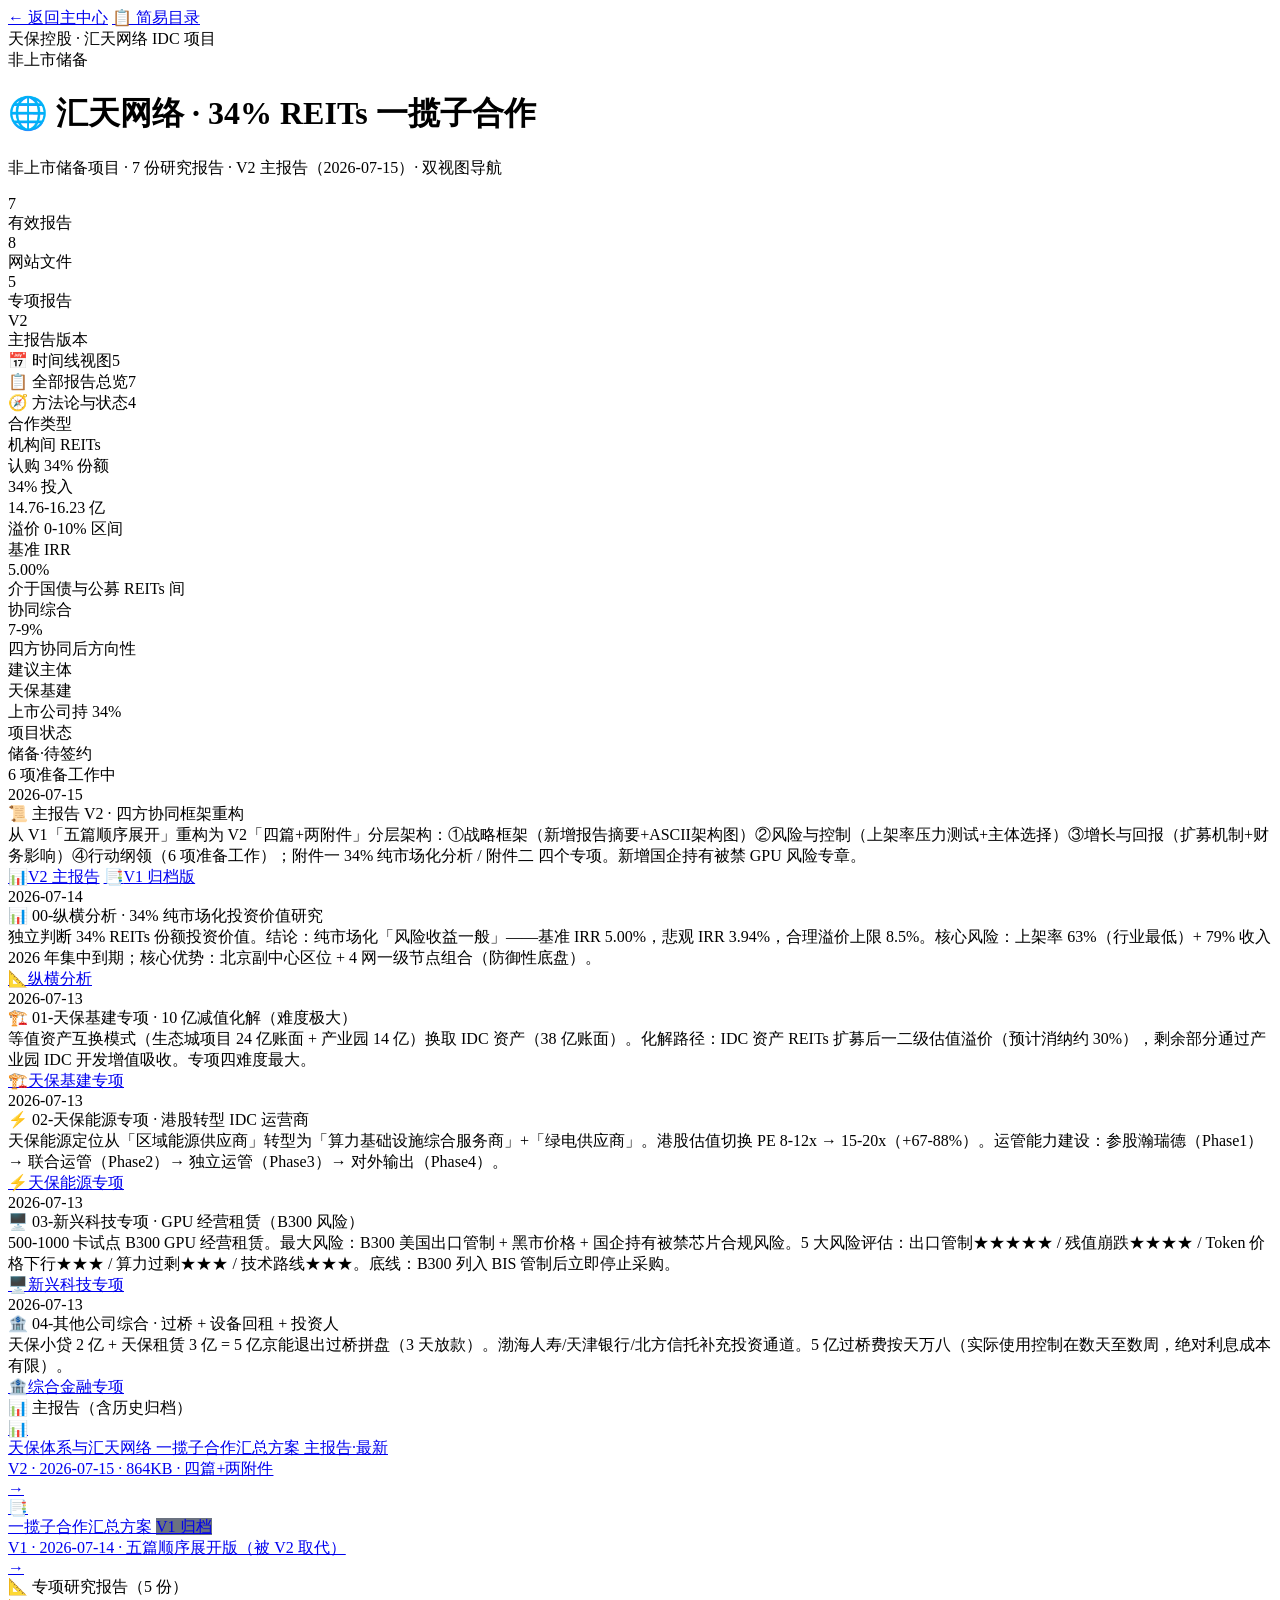
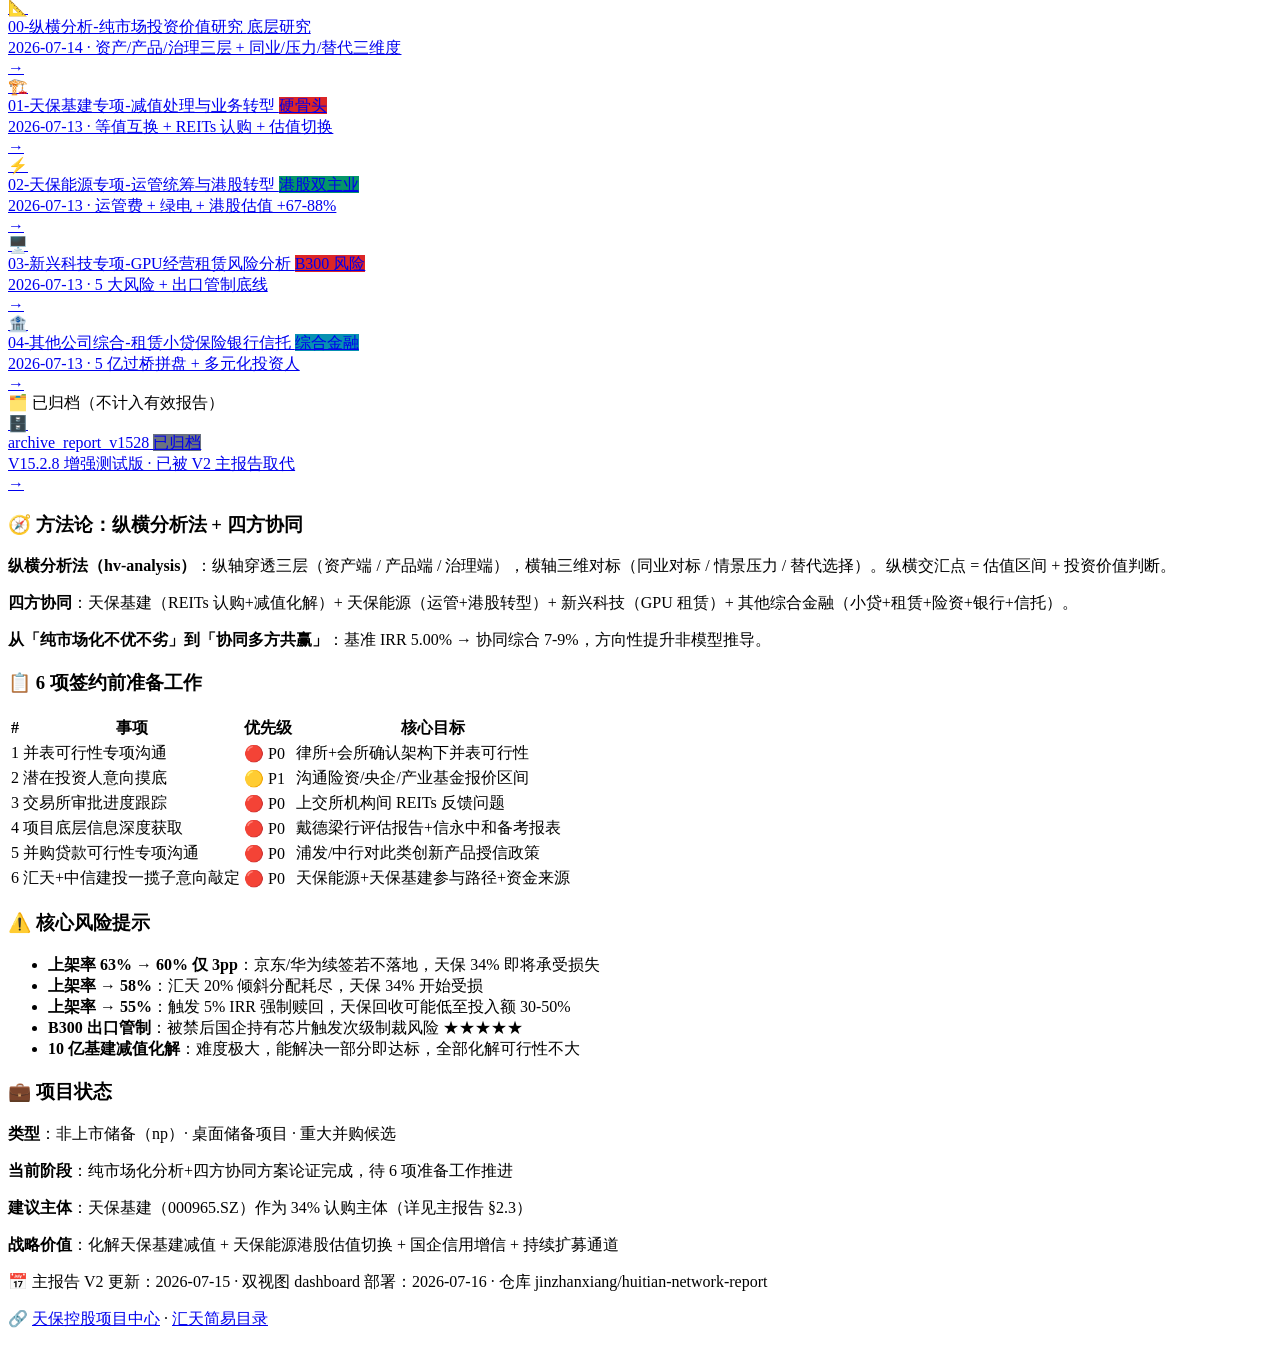
==== dashboard.html @ b38c58df "部署汇天 dashboard 双视图（时间线+报告总览+方法论）" ====
<!DOCTYPE html>
<html lang="zh-CN">
<head>
<meta charset="UTF-8">
<meta name="viewport" content="width=device-width, initial-scale=1.0">
<title>汇天网络科技 · 项目报告中心</title>
<link rel="stylesheet" href="https://jinzhanxiang.github.io/tianbao-projects/assets/report.css">
</head>
<body>

<div class="back-nav">
  <div class="nav-left">
    <a href="https://jinzhanxiang.github.io/tianbao-projects/">← 返回主中心</a>
    <a href="index.html">📋 简易目录</a>
  </div>
  <span class="project-title">天保控股 · 汇天网络 IDC 项目</span>
  <div class="nav-right">
    <span class="project-status np">非上市储备</span>
  </div>
</div>

<div class="hero">
  <h1>🌐 汇天网络 · 34% REITs 一揽子合作</h1>
  <p>非上市储备项目 · 7 份研究报告 · V2 主报告（2026-07-15）· 双视图导航</p>
  <div class="hero-stats">
    <div class="hero-stat success"><div class="num">7</div><div class="lbl">有效报告</div></div>
    <div class="hero-stat"><div class="num">8</div><div class="lbl">网站文件</div></div>
    <div class="hero-stat"><div class="num">5</div><div class="lbl">专项报告</div></div>
    <div class="hero-stat warn"><div class="num">V2</div><div class="lbl">主报告版本</div></div>
  </div>
</div>

<div class="tabs">
  <div class="tab active" data-tab="timeline">📅 时间线视图<span class="tab-count">5</span></div>
  <div class="tab" data-tab="reports">📋 全部报告总览<span class="tab-count">7</span></div>
  <div class="tab" data-tab="methodology">🧭 方法论与状态<span class="tab-count">4</span></div>
</div>

<div class="container">

  <!-- KPI 条 -->
  <div class="kpi-strip">
    <div class="kpi"><div class="kpi-lbl">合作类型</div><div class="kpi-val">机构间 REITs</div><div class="kpi-sub">认购 34% 份额</div></div>
    <div class="kpi"><div class="kpi-lbl">34% 投入</div><div class="kpi-val warn">14.76-16.23 亿</div><div class="kpi-sub">溢价 0-10% 区间</div></div>
    <div class="kpi"><div class="kpi-lbl">基准 IRR</div><div class="kpi-val warn">5.00%</div><div class="kpi-sub">介于国债与公募 REITs 间</div></div>
    <div class="kpi"><div class="kpi-lbl">协同综合</div><div class="kpi-val success">7-9%</div><div class="kpi-sub">四方协同后方向性</div></div>
    <div class="kpi"><div class="kpi-lbl">建议主体</div><div class="kpi-val">天保基建</div><div class="kpi-sub">上市公司持 34%</div></div>
    <div class="kpi"><div class="kpi-lbl">项目状态</div><div class="kpi-val warn">储备·待签约</div><div class="kpi-sub">6 项准备工作中</div></div>
  </div>

  <!-- 时间线视图 -->
  <div class="tab-panel active" id="panel-timeline">
    <div class="timeline">

      <div class="tl-item tl-main">
        <div class="tl-dot"></div>
        <div class="tl-date">2026-07-15</div>
        <div class="tl-title">📜 主报告 V2 · 四方协同框架重构</div>
        <div class="tl-desc">从 V1「五篇顺序展开」重构为 V2「四篇+两附件」分层架构：①战略框架（新增报告摘要+ASCII架构图）②风险与控制（上架率压力测试+主体选择）③增长与回报（扩募机制+财务影响）④行动纲领（6 项准备工作）；附件一 34% 纯市场化分析 / 附件二 四个专项。新增国企持有被禁 GPU 风险专章。</div>
        <div class="tl-links">
          <a href="huitian_cooperation.html" class="tl-link" target="_blank"><span>📊</span>V2 主报告</a>
          <a href="huitian_cooperation_v1.html" class="tl-link" target="_blank"><span>📑</span>V1 归档版</a>
        </div>
      </div>

      <div class="tl-item tl-thirdparty">
        <div class="tl-dot"></div>
        <div class="tl-date">2026-07-14</div>
        <div class="tl-title">📊 00-纵横分析 · 34% 纯市场化投资价值研究</div>
        <div class="tl-desc">独立判断 34% REITs 份额投资价值。结论：纯市场化「风险收益一般」——基准 IRR 5.00%，悲观 IRR 3.94%，合理溢价上限 8.5%。核心风险：上架率 63%（行业最低）+ 79% 收入 2026 年集中到期；核心优势：北京副中心区位 + 4 网一级节点组合（防御性底盘）。</div>
        <div class="tl-links">
          <a href="report_00.html" class="tl-link" target="_blank"><span>📐</span>纵横分析</a>
        </div>
      </div>

      <div class="tl-item tl-thirdparty">
        <div class="tl-dot"></div>
        <div class="tl-date">2026-07-13</div>
        <div class="tl-title">🏗️ 01-天保基建专项 · 10 亿减值化解（难度极大）</div>
        <div class="tl-desc">等值资产互换模式（生态城项目 24 亿账面 + 产业园 14 亿）换取 IDC 资产（38 亿账面）。化解路径：IDC 资产 REITs 扩募后一二级估值溢价（预计消纳约 30%），剩余部分通过产业园 IDC 开发增值吸收。专项四难度最大。</div>
        <div class="tl-links">
          <a href="report_01.html" class="tl-link" target="_blank"><span>🏗️</span>天保基建专项</a>
        </div>
      </div>

      <div class="tl-item tl-thirdparty">
        <div class="tl-dot"></div>
        <div class="tl-date">2026-07-13</div>
        <div class="tl-title">⚡ 02-天保能源专项 · 港股转型 IDC 运营商</div>
        <div class="tl-desc">天保能源定位从「区域能源供应商」转型为「算力基础设施综合服务商」+「绿电供应商」。港股估值切换 PE 8-12x → 15-20x（+67-88%）。运管能力建设：参股瀚瑞德（Phase1）→ 联合运管（Phase2）→ 独立运管（Phase3）→ 对外输出（Phase4）。</div>
        <div class="tl-links">
          <a href="report_02.html" class="tl-link" target="_blank"><span>⚡</span>天保能源专项</a>
        </div>
      </div>

      <div class="tl-item tl-thirdparty">
        <div class="tl-dot"></div>
        <div class="tl-date">2026-07-13</div>
        <div class="tl-title">🖥️ 03-新兴科技专项 · GPU 经营租赁（B300 风险）</div>
        <div class="tl-desc">500-1000 卡试点 B300 GPU 经营租赁。最大风险：B300 美国出口管制 + 黑市价格 + 国企持有被禁芯片合规风险。5 大风险评估：出口管制★★★★★ / 残值崩跌★★★★ / Token 价格下行★★★ / 算力过剩★★★ / 技术路线★★★。底线：B300 列入 BIS 管制后立即停止采购。</div>
        <div class="tl-links">
          <a href="report_03.html" class="tl-link" target="_blank"><span>🖥️</span>新兴科技专项</a>
        </div>
      </div>

      <div class="tl-item tl-thirdparty">
        <div class="tl-dot"></div>
        <div class="tl-date">2026-07-13</div>
        <div class="tl-title">🏦 04-其他公司综合 · 过桥 + 设备回租 + 投资人</div>
        <div class="tl-desc">天保小贷 2 亿 + 天保租赁 3 亿 = 5 亿京能退出过桥拼盘（3 天放款）。渤海人寿/天津银行/北方信托补充投资通道。5 亿过桥费按天万八（实际使用控制在数天至数周，绝对利息成本有限）。</div>
        <div class="tl-links">
          <a href="report_04.html" class="tl-link" target="_blank"><span>🏦</span>综合金融专项</a>
        </div>
      </div>

    </div>
  </div>

  <!-- 全部报告总览视图 -->
  <div class="tab-panel" id="panel-reports">

    <div class="report-group">
      <div class="rg-title">📊 主报告（含历史归档）</div>
      <div class="rg-grid">
        <a class="r-card" href="huitian_cooperation.html" target="_blank">
          <div class="r-emoji">📊</div>
          <div class="r-body">
            <div class="r-name">天保体系与汇天网络 一揽子合作汇总方案 <span class="r-badge">主报告·最新</span></div>
            <div class="r-meta">V2 · 2026-07-15 · 864KB · 四篇+两附件</div>
          </div>
          <div class="r-arrow">→</div>
        </a>
        <a class="r-card" href="huitian_cooperation_v1.html" target="_blank">
          <div class="r-emoji">📑</div>
          <div class="r-body">
            <div class="r-name">一揽子合作汇总方案 <span class="r-badge" style="background:#6b7280">V1 归档</span></div>
            <div class="r-meta">V1 · 2026-07-14 · 五篇顺序展开版（被 V2 取代）</div>
          </div>
          <div class="r-arrow">→</div>
        </a>
      </div>
    </div>

    <div class="report-group">
      <div class="rg-title">📐 专项研究报告（5 份）</div>
      <div class="rg-grid">
        <a class="r-card" href="report_00.html" target="_blank">
          <div class="r-emoji">📐</div>
          <div class="r-body">
            <div class="r-name">00-纵横分析-纯市场投资价值研究 <span class="r-badge">底层研究</span></div>
            <div class="r-meta">2026-07-14 · 资产/产品/治理三层 + 同业/压力/替代三维度</div>
          </div>
          <div class="r-arrow">→</div>
        </a>
        <a class="r-card" href="report_01.html" target="_blank">
          <div class="r-emoji">🏗️</div>
          <div class="r-body">
            <div class="r-name">01-天保基建专项-减值处理与业务转型 <span class="r-badge" style="background:#dc2626">硬骨头</span></div>
            <div class="r-meta">2026-07-13 · 等值互换 + REITs 认购 + 估值切换</div>
          </div>
          <div class="r-arrow">→</div>
        </a>
        <a class="r-card" href="report_02.html" target="_blank">
          <div class="r-emoji">⚡</div>
          <div class="r-body">
            <div class="r-name">02-天保能源专项-运管统筹与港股转型 <span class="r-badge" style="background:#059669">港股双主业</span></div>
            <div class="r-meta">2026-07-13 · 运管费 + 绿电 + 港股估值 +67-88%</div>
          </div>
          <div class="r-arrow">→</div>
        </a>
        <a class="r-card" href="report_03.html" target="_blank">
          <div class="r-emoji">🖥️</div>
          <div class="r-body">
            <div class="r-name">03-新兴科技专项-GPU经营租赁风险分析 <span class="r-badge" style="background:#dc2626">B300 风险</span></div>
            <div class="r-meta">2026-07-13 · 5 大风险 + 出口管制底线</div>
          </div>
          <div class="r-arrow">→</div>
        </a>
        <a class="r-card" href="report_04.html" target="_blank">
          <div class="r-emoji">🏦</div>
          <div class="r-body">
            <div class="r-name">04-其他公司综合-租赁小贷保险银行信托 <span class="r-badge" style="background:#0891b2">综合金融</span></div>
            <div class="r-meta">2026-07-13 · 5 亿过桥拼盘 + 多元化投资人</div>
          </div>
          <div class="r-arrow">→</div>
        </a>
      </div>
    </div>

    <div class="report-group">
      <div class="rg-title">🗂️ 已归档（不计入有效报告）</div>
      <div class="rg-grid">
        <a class="r-card" href="archive_report_v1528.html" target="_blank">
          <div class="r-emoji">🗄️</div>
          <div class="r-body">
            <div class="r-name">archive_report_v1528 <span class="r-badge" style="background:#6b7280">已归档</span></div>
            <div class="r-meta">V15.2.8 增强测试版 · 已被 V2 主报告取代</div>
          </div>
          <div class="r-arrow">→</div>
        </a>
      </div>
    </div>

  </div>

  <!-- 方法论与状态视图 -->
  <div class="tab-panel" id="panel-methodology">

    <div class="method-card">
      <h3>🧭 方法论：纵横分析法 + 四方协同</h3>
      <div class="method-body">
        <p><strong>纵横分析法（hv-analysis）</strong>：纵轴穿透三层（资产端 / 产品端 / 治理端），横轴三维对标（同业对标 / 情景压力 / 替代选择）。纵横交汇点 = 估值区间 + 投资价值判断。</p>
        <p><strong>四方协同</strong>：天保基建（REITs 认购+减值化解）+ 天保能源（运管+港股转型）+ 新兴科技（GPU 租赁）+ 其他综合金融（小贷+租赁+险资+银行+信托）。</p>
        <p><strong>从「纯市场化不优不劣」到「协同多方共赢」</strong>：基准 IRR 5.00% → 协同综合 7-9%，方向性提升非模型推导。</p>
      </div>
    </div>

    <div class="method-card">
      <h3>📋 6 项签约前准备工作</h3>
      <div class="method-body">
        <table class="method-table">
          <thead><tr><th>#</th><th>事项</th><th>优先级</th><th>核心目标</th></tr></thead>
          <tbody>
            <tr><td>1</td><td>并表可行性专项沟通</td><td>🔴 P0</td><td>律所+会所确认架构下并表可行性</td></tr>
            <tr><td>2</td><td>潜在投资人意向摸底</td><td>🟡 P1</td><td>沟通险资/央企/产业基金报价区间</td></tr>
            <tr><td>3</td><td>交易所审批进度跟踪</td><td>🔴 P0</td><td>上交所机构间 REITs 反馈问题</td></tr>
            <tr><td>4</td><td>项目底层信息深度获取</td><td>🔴 P0</td><td>戴德梁行评估报告+信永中和备考报表</td></tr>
            <tr><td>5</td><td>并购贷款可行性专项沟通</td><td>🔴 P0</td><td>浦发/中行对此类创新产品授信政策</td></tr>
            <tr><td>6</td><td>汇天+中信建投一揽子意向敲定</td><td>🔴 P0</td><td>天保能源+天保基建参与路径+资金来源</td></tr>
          </tbody>
        </table>
      </div>
    </div>

    <div class="method-card">
      <h3>⚠️ 核心风险提示</h3>
      <div class="method-body">
        <ul>
          <li><strong>上架率 63% → 60% 仅 3pp</strong>：京东/华为续签若不落地，天保 34% 即将承受损失</li>
          <li><strong>上架率 → 58%</strong>：汇天 20% 倾斜分配耗尽，天保 34% 开始受损</li>
          <li><strong>上架率 → 55%</strong>：触发 5% IRR 强制赎回，天保回收可能低至投入额 30-50%</li>
          <li><strong>B300 出口管制</strong>：被禁后国企持有芯片触发次级制裁风险 ★★★★★</li>
          <li><strong>10 亿基建减值化解</strong>：难度极大，能解决一部分即达标，全部化解可行性不大</li>
        </ul>
      </div>
    </div>

    <div class="method-card">
      <h3>💼 项目状态</h3>
      <div class="method-body">
        <p><strong>类型</strong>：非上市储备（np）· 桌面储备项目 · 重大并购候选</p>
        <p><strong>当前阶段</strong>：纯市场化分析+四方协同方案论证完成，待 6 项准备工作推进</p>
        <p><strong>建议主体</strong>：天保基建（000965.SZ）作为 34% 认购主体（详见主报告 §2.3）</p>
        <p><strong>战略价值</strong>：化解天保基建减值 + 天保能源港股估值切换 + 国企信用增信 + 持续扩募通道</p>
      </div>
    </div>

  </div>

</div>

<footer class="report-footer">
  <p>📅 主报告 V2 更新：2026-07-15 · 双视图 dashboard 部署：2026-07-16 · 仓库 jinzhanxiang/huitian-network-report</p>
  <p>🔗 <a href="https://jinzhanxiang.github.io/tianbao-projects/">天保控股项目中心</a> · <a href="index.html">汇天简易目录</a></p>
</footer>

<script>
document.querySelectorAll('.tab').forEach(tab => {
  tab.addEventListener('click', () => {
    document.querySelectorAll('.tab').forEach(t => t.classList.remove('active'));
    document.querySelectorAll('.tab-panel').forEach(p => p.classList.remove('active'));
    tab.classList.add('active');
    document.getElementById('panel-' + tab.dataset.tab).classList.add('active');
    window.scrollTo({top:0, behavior:'smooth'});
  });
});
</script>

</body>
</html>
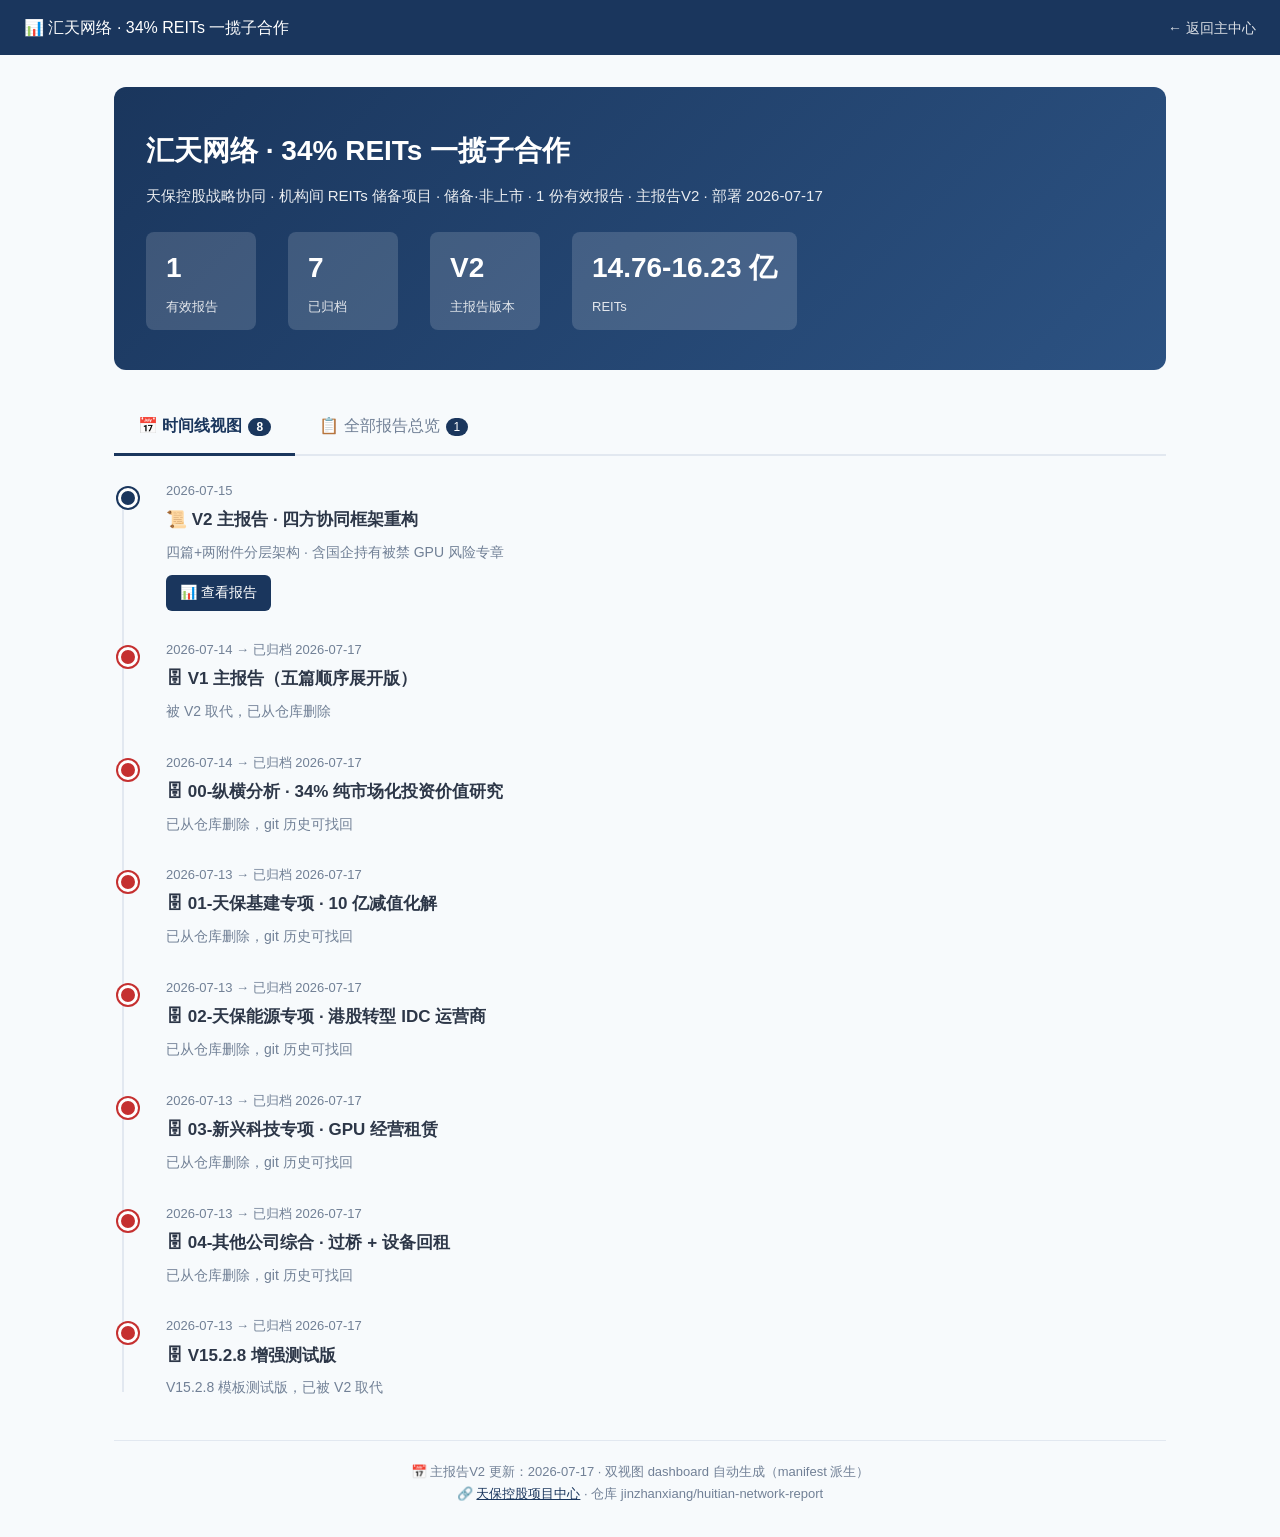
==== commit e0602c65: "dashboard: 从 manifest.yml 自动重生成，消除 7 个死链（主公 2026-07-17 修复汇天网络）" ====
--- a/dashboard.html
+++ b/dashboard.html
@@ -3,266 +3,222 @@
 <head>
 <meta charset="UTF-8">
 <meta name="viewport" content="width=device-width, initial-scale=1.0">
-<title>汇天网络科技 · 项目报告中心</title>
+<title>汇天网络 · 34% REITs 一揽子合作 · 项目报告中心</title>
 <link rel="stylesheet" href="https://jinzhanxiang.github.io/tianbao-projects/assets/report.css">
+<style>
+:root {
+  --primary: #1a365d;
+  --accent: #c53030;
+  --bg: #f7fafc;
+  --card: #ffffff;
+  --border: #e2e8f0;
+  --text: #2d3748;
+  --muted: #718096;
+}
+* { box-sizing: border-box; margin: 0; padding: 0; }
+body { font-family: -apple-system, BlinkMacSystemFont, "PingFang SC", "Hiragino Sans GB", "Microsoft YaHei", sans-serif; background: var(--bg); color: var(--text); line-height: 1.7; }
+.nav { background: var(--primary); color: white; padding: 14px 24px; display: flex; justify-content: space-between; align-items: center; }
+.nav a { color: white; text-decoration: none; opacity: 0.85; margin-left: 18px; font-size: 14px; }
+.nav a:hover { opacity: 1; }
+.container { max-width: 1100px; margin: 0 auto; padding: 32px 24px; }
+.hero { background: linear-gradient(135deg, var(--primary) 0%, #2c5282 100%); color: white; padding: 40px 32px; border-radius: 12px; margin-bottom: 28px; }
+.hero h1 { font-size: 28px; margin-bottom: 8px; }
+.hero p { opacity: 0.9; font-size: 15px; margin-bottom: 24px; }
+.hero-stats { display: flex; gap: 32px; flex-wrap: wrap; }
+.hero-stat { background: rgba(255,255,255,0.15); padding: 12px 20px; border-radius: 8px; min-width: 110px; }
+.hero-stat .num { font-size: 28px; font-weight: 700; }
+.hero-stat .lbl { font-size: 13px; opacity: 0.85; margin-top: 4px; }
+.tabs { display: flex; border-bottom: 2px solid var(--border); margin-bottom: 24px; }
+.tab { padding: 14px 24px; cursor: pointer; color: var(--muted); border-bottom: 3px solid transparent; margin-bottom: -2px; transition: all 0.2s; }
+.tab:hover { color: var(--primary); }
+.tab.active { color: var(--primary); border-bottom-color: var(--primary); font-weight: 600; }
+.tab-count { background: var(--primary); color: white; padding: 2px 8px; border-radius: 10px; font-size: 12px; margin-left: 6px; }
+.tab-panel { display: none; }
+.tab-panel.active { display: block; }
+.timeline { position: relative; padding-left: 32px; }
+.timeline::before { content: ''; position: absolute; left: 8px; top: 8px; bottom: 8px; width: 2px; background: var(--border); }
+.tl-item { position: relative; margin-bottom: 28px; padding-left: 20px; }
+.tl-item::before { content: ''; position: absolute; left: -28px; top: 8px; width: 14px; height: 14px; border-radius: 50%; background: var(--primary); border: 3px solid white; box-shadow: 0 0 0 2px var(--primary); }
+.tl-item.tl-main::before { background: var(--primary); }
+.tl-item.tl-thirdparty::before { background: var(--accent); box-shadow: 0 0 0 2px var(--accent); }
+.tl-item.tl-meeting::before { background: #d69e2e; box-shadow: 0 0 0 2px #d69e2e; }
+.tl-item.tl-first::before { background: #38a169; box-shadow: 0 0 0 2px #38a169; }
+.tl-date { color: var(--muted); font-size: 13px; margin-bottom: 4px; }
+.tl-title { font-size: 17px; font-weight: 600; margin-bottom: 6px; }
+.tl-desc { color: var(--muted); font-size: 14px; margin-bottom: 10px; }
+.tl-link { display: inline-block; padding: 6px 14px; background: var(--primary); color: white; text-decoration: none; border-radius: 6px; font-size: 14px; }
+.tl-link:hover { background: #2c5282; }
+.report-group { margin-bottom: 32px; }
+.rg-title { font-size: 18px; font-weight: 600; margin-bottom: 16px; padding-bottom: 8px; border-bottom: 2px solid var(--border); }
+.r-card { display: flex; align-items: center; gap: 16px; padding: 16px; background: var(--card); border: 1px solid var(--border); border-radius: 8px; margin-bottom: 12px; text-decoration: none; color: var(--text); transition: all 0.2s; }
+.r-card:hover { border-color: var(--primary); box-shadow: 0 4px 12px rgba(26,54,93,0.1); }
+.r-emoji { font-size: 24px; }
+.r-body { flex: 1; }
+.r-name { font-weight: 600; margin-bottom: 4px; }
+.r-meta { font-size: 13px; color: var(--muted); }
+.r-arrow { color: var(--muted); font-size: 18px; }
+.archived { opacity: 0.7; border-style: dashed; }
+.archived-note { background: #fef5e7; border-left: 4px solid #d69e2e; padding: 12px 16px; border-radius: 4px; margin-bottom: 20px; font-size: 14px; color: #744210; }
+@media (max-width: 768px) {
+  .hero { padding: 24px 20px; }
+  .hero h1 { font-size: 22px; }
+  .hero-stats { gap: 16px; }
+  .tab { padding: 12px 16px; font-size: 14px; }
+}
+</style>
 </head>
 <body>
-
-<div class="back-nav">
-  <div class="nav-left">
+<div class="nav">
+  <div>📊 汇天网络 · 34% REITs 一揽子合作</div>
+  <div>
     <a href="https://jinzhanxiang.github.io/tianbao-projects/">← 返回主中心</a>
-    <a href="index.html">📋 简易目录</a>
-  </div>
-  <span class="project-title">天保控股 · 汇天网络 IDC 项目</span>
-  <div class="nav-right">
-    <span class="project-status np">非上市储备</span>
   </div>
 </div>
 
-<div class="hero">
-  <h1>🌐 汇天网络 · 34% REITs 一揽子合作</h1>
-  <p>非上市储备项目 · 7 份研究报告 · V2 主报告（2026-07-15）· 双视图导航</p>
-  <div class="hero-stats">
-    <div class="hero-stat success"><div class="num">7</div><div class="lbl">有效报告</div></div>
-    <div class="hero-stat"><div class="num">8</div><div class="lbl">网站文件</div></div>
-    <div class="hero-stat"><div class="num">5</div><div class="lbl">专项报告</div></div>
-    <div class="hero-stat warn"><div class="num">V2</div><div class="lbl">主报告版本</div></div>
-  </div>
-</div>
-
-<div class="tabs">
-  <div class="tab active" data-tab="timeline">📅 时间线视图<span class="tab-count">5</span></div>
-  <div class="tab" data-tab="reports">📋 全部报告总览<span class="tab-count">7</span></div>
-  <div class="tab" data-tab="methodology">🧭 方法论与状态<span class="tab-count">4</span></div>
-</div>
-
 <div class="container">
-
-  <!-- KPI 条 -->
-  <div class="kpi-strip">
-    <div class="kpi"><div class="kpi-lbl">合作类型</div><div class="kpi-val">机构间 REITs</div><div class="kpi-sub">认购 34% 份额</div></div>
-    <div class="kpi"><div class="kpi-lbl">34% 投入</div><div class="kpi-val warn">14.76-16.23 亿</div><div class="kpi-sub">溢价 0-10% 区间</div></div>
-    <div class="kpi"><div class="kpi-lbl">基准 IRR</div><div class="kpi-val warn">5.00%</div><div class="kpi-sub">介于国债与公募 REITs 间</div></div>
-    <div class="kpi"><div class="kpi-lbl">协同综合</div><div class="kpi-val success">7-9%</div><div class="kpi-sub">四方协同后方向性</div></div>
-    <div class="kpi"><div class="kpi-lbl">建议主体</div><div class="kpi-val">天保基建</div><div class="kpi-sub">上市公司持 34%</div></div>
-    <div class="kpi"><div class="kpi-lbl">项目状态</div><div class="kpi-val warn">储备·待签约</div><div class="kpi-sub">6 项准备工作中</div></div>
-  </div>
-
-  <!-- 时间线视图 -->
+  <div class="hero">
+    <h1>汇天网络 · 34% REITs 一揽子合作</h1>
+    <p>天保控股战略协同 · 机构间 REITs 储备项目 · 储备·非上市 · 1 份有效报告 · 主报告V2 · 部署 2026-07-17</p>
+    <div class="hero-stats">
+      <div class="hero-stat"><div class="num">1</div><div class="lbl">有效报告</div></div>
+      <div class="hero-stat"><div class="num">7</div><div class="lbl">已归档</div></div>
+      <div class="hero-stat"><div class="num">V2</div><div class="lbl">主报告版本</div></div>
+      <div class="hero-stat"><div class="num">14.76-16.23 亿</div><div class="lbl">REITs</div></div>
+    </div>
+  </div>
+
+  <div class="tabs">
+    <div class="tab active" data-tab="timeline">📅 时间线视图<span class="tab-count">8</span></div>
+    <div class="tab" data-tab="reports">📋 全部报告总览<span class="tab-count">1</span></div>
+  </div>
+
   <div class="tab-panel active" id="panel-timeline">
     <div class="timeline">
-
       <div class="tl-item tl-main">
-        <div class="tl-dot"></div>
         <div class="tl-date">2026-07-15</div>
-        <div class="tl-title">📜 主报告 V2 · 四方协同框架重构</div>
-        <div class="tl-desc">从 V1「五篇顺序展开」重构为 V2「四篇+两附件」分层架构：①战略框架（新增报告摘要+ASCII架构图）②风险与控制（上架率压力测试+主体选择）③增长与回报（扩募机制+财务影响）④行动纲领（6 项准备工作）；附件一 34% 纯市场化分析 / 附件二 四个专项。新增国企持有被禁 GPU 风险专章。</div>
-        <div class="tl-links">
-          <a href="huitian_cooperation.html" class="tl-link" target="_blank"><span>📊</span>V2 主报告</a>
-          <a href="huitian_cooperation_v1.html" class="tl-link" target="_blank"><span>📑</span>V1 归档版</a>
-        </div>
-      </div>
-
-      <div class="tl-item tl-thirdparty">
-        <div class="tl-dot"></div>
-        <div class="tl-date">2026-07-14</div>
-        <div class="tl-title">📊 00-纵横分析 · 34% 纯市场化投资价值研究</div>
-        <div class="tl-desc">独立判断 34% REITs 份额投资价值。结论：纯市场化「风险收益一般」——基准 IRR 5.00%，悲观 IRR 3.94%，合理溢价上限 8.5%。核心风险：上架率 63%（行业最低）+ 79% 收入 2026 年集中到期；核心优势：北京副中心区位 + 4 网一级节点组合（防御性底盘）。</div>
-        <div class="tl-links">
-          <a href="report_00.html" class="tl-link" target="_blank"><span>📐</span>纵横分析</a>
-        </div>
-      </div>
-
-      <div class="tl-item tl-thirdparty">
-        <div class="tl-dot"></div>
-        <div class="tl-date">2026-07-13</div>
-        <div class="tl-title">🏗️ 01-天保基建专项 · 10 亿减值化解（难度极大）</div>
-        <div class="tl-desc">等值资产互换模式（生态城项目 24 亿账面 + 产业园 14 亿）换取 IDC 资产（38 亿账面）。化解路径：IDC 资产 REITs 扩募后一二级估值溢价（预计消纳约 30%），剩余部分通过产业园 IDC 开发增值吸收。专项四难度最大。</div>
-        <div class="tl-links">
-          <a href="report_01.html" class="tl-link" target="_blank"><span>🏗️</span>天保基建专项</a>
-        </div>
-      </div>
-
-      <div class="tl-item tl-thirdparty">
-        <div class="tl-dot"></div>
-        <div class="tl-date">2026-07-13</div>
-        <div class="tl-title">⚡ 02-天保能源专项 · 港股转型 IDC 运营商</div>
-        <div class="tl-desc">天保能源定位从「区域能源供应商」转型为「算力基础设施综合服务商」+「绿电供应商」。港股估值切换 PE 8-12x → 15-20x（+67-88%）。运管能力建设：参股瀚瑞德（Phase1）→ 联合运管（Phase2）→ 独立运管（Phase3）→ 对外输出（Phase4）。</div>
-        <div class="tl-links">
-          <a href="report_02.html" class="tl-link" target="_blank"><span>⚡</span>天保能源专项</a>
-        </div>
-      </div>
-
-      <div class="tl-item tl-thirdparty">
-        <div class="tl-dot"></div>
-        <div class="tl-date">2026-07-13</div>
-        <div class="tl-title">🖥️ 03-新兴科技专项 · GPU 经营租赁（B300 风险）</div>
-        <div class="tl-desc">500-1000 卡试点 B300 GPU 经营租赁。最大风险：B300 美国出口管制 + 黑市价格 + 国企持有被禁芯片合规风险。5 大风险评估：出口管制★★★★★ / 残值崩跌★★★★ / Token 价格下行★★★ / 算力过剩★★★ / 技术路线★★★。底线：B300 列入 BIS 管制后立即停止采购。</div>
-        <div class="tl-links">
-          <a href="report_03.html" class="tl-link" target="_blank"><span>🖥️</span>新兴科技专项</a>
-        </div>
-      </div>
-
-      <div class="tl-item tl-thirdparty">
-        <div class="tl-dot"></div>
-        <div class="tl-date">2026-07-13</div>
-        <div class="tl-title">🏦 04-其他公司综合 · 过桥 + 设备回租 + 投资人</div>
-        <div class="tl-desc">天保小贷 2 亿 + 天保租赁 3 亿 = 5 亿京能退出过桥拼盘（3 天放款）。渤海人寿/天津银行/北方信托补充投资通道。5 亿过桥费按天万八（实际使用控制在数天至数周，绝对利息成本有限）。</div>
-        <div class="tl-links">
-          <a href="report_04.html" class="tl-link" target="_blank"><span>🏦</span>综合金融专项</a>
-        </div>
-      </div>
-
-    </div>
-  </div>
-
-  <!-- 全部报告总览视图 -->
+        <div class="tl-title">📜 V2 主报告 · 四方协同框架重构</div>
+        <div class="tl-desc">四篇+两附件分层架构 · 含国企持有被禁 GPU 风险专章</div>
+        <a class="tl-link" href="huitian_cooperation.html">📊 查看报告</a>
+      </div>
+      <div class="tl-item tl-thirdparty">
+        <div class="tl-date">2026-07-14 → 已归档 2026-07-17</div>
+        <div class="tl-title">🗄 V1 主报告（五篇顺序展开版）</div>
+        <div class="tl-desc">被 V2 取代，已从仓库删除</div>
+      </div>
+      <div class="tl-item tl-thirdparty">
+        <div class="tl-date">2026-07-14 → 已归档 2026-07-17</div>
+        <div class="tl-title">🗄 00-纵横分析 · 34% 纯市场化投资价值研究</div>
+        <div class="tl-desc">已从仓库删除，git 历史可找回</div>
+      </div>
+      <div class="tl-item tl-thirdparty">
+        <div class="tl-date">2026-07-13 → 已归档 2026-07-17</div>
+        <div class="tl-title">🗄 01-天保基建专项 · 10 亿减值化解</div>
+        <div class="tl-desc">已从仓库删除，git 历史可找回</div>
+      </div>
+      <div class="tl-item tl-thirdparty">
+        <div class="tl-date">2026-07-13 → 已归档 2026-07-17</div>
+        <div class="tl-title">🗄 02-天保能源专项 · 港股转型 IDC 运营商</div>
+        <div class="tl-desc">已从仓库删除，git 历史可找回</div>
+      </div>
+      <div class="tl-item tl-thirdparty">
+        <div class="tl-date">2026-07-13 → 已归档 2026-07-17</div>
+        <div class="tl-title">🗄 03-新兴科技专项 · GPU 经营租赁</div>
+        <div class="tl-desc">已从仓库删除，git 历史可找回</div>
+      </div>
+      <div class="tl-item tl-thirdparty">
+        <div class="tl-date">2026-07-13 → 已归档 2026-07-17</div>
+        <div class="tl-title">🗄 04-其他公司综合 · 过桥 + 设备回租</div>
+        <div class="tl-desc">已从仓库删除，git 历史可找回</div>
+      </div>
+      <div class="tl-item tl-thirdparty">
+        <div class="tl-date">2026-07-13 → 已归档 2026-07-17</div>
+        <div class="tl-title">🗄 V15.2.8 增强测试版</div>
+        <div class="tl-desc">V15.2.8 模板测试版，已被 V2 取代</div>
+      </div>
+    </div>
+  </div>
+
   <div class="tab-panel" id="panel-reports">
-
     <div class="report-group">
-      <div class="rg-title">📊 主报告（含历史归档）</div>
-      <div class="rg-grid">
-        <a class="r-card" href="huitian_cooperation.html" target="_blank">
-          <div class="r-emoji">📊</div>
-          <div class="r-body">
-            <div class="r-name">天保体系与汇天网络 一揽子合作汇总方案 <span class="r-badge">主报告·最新</span></div>
-            <div class="r-meta">V2 · 2026-07-15 · 864KB · 四篇+两附件</div>
-          </div>
-          <div class="r-arrow">→</div>
-        </a>
-        <a class="r-card" href="huitian_cooperation_v1.html" target="_blank">
-          <div class="r-emoji">📑</div>
-          <div class="r-body">
-            <div class="r-name">一揽子合作汇总方案 <span class="r-badge" style="background:#6b7280">V1 归档</span></div>
-            <div class="r-meta">V1 · 2026-07-14 · 五篇顺序展开版（被 V2 取代）</div>
-          </div>
-          <div class="r-arrow">→</div>
-        </a>
-      </div>
-    </div>
-
+      <div class="rg-title">📊 主报告</div>
+      <a class="r-card" href="huitian_cooperation.html" target="_blank">
+        <div class="r-emoji">📊</div>
+        <div class="r-body">
+          <div class="r-name">V2 主报告 · 四方协同框架重构</div>
+          <div class="r-meta">2026-07-15 · 主报告, V2</div>
+        </div>
+        <div class="r-arrow">→</div>
+      </a>
+    </div>
+    <div class="archived-note">
+      📦 以下 7 份报告已归档（2026-07-17 起不再在线展示）。如需找回，请告知主公从 git 历史取回。
+    </div>
     <div class="report-group">
-      <div class="rg-title">📐 专项研究报告（5 份）</div>
-      <div class="rg-grid">
-        <a class="r-card" href="report_00.html" target="_blank">
-          <div class="r-emoji">📐</div>
-          <div class="r-body">
-            <div class="r-name">00-纵横分析-纯市场投资价值研究 <span class="r-badge">底层研究</span></div>
-            <div class="r-meta">2026-07-14 · 资产/产品/治理三层 + 同业/压力/替代三维度</div>
-          </div>
-          <div class="r-arrow">→</div>
-        </a>
-        <a class="r-card" href="report_01.html" target="_blank">
-          <div class="r-emoji">🏗️</div>
-          <div class="r-body">
-            <div class="r-name">01-天保基建专项-减值处理与业务转型 <span class="r-badge" style="background:#dc2626">硬骨头</span></div>
-            <div class="r-meta">2026-07-13 · 等值互换 + REITs 认购 + 估值切换</div>
-          </div>
-          <div class="r-arrow">→</div>
-        </a>
-        <a class="r-card" href="report_02.html" target="_blank">
-          <div class="r-emoji">⚡</div>
-          <div class="r-body">
-            <div class="r-name">02-天保能源专项-运管统筹与港股转型 <span class="r-badge" style="background:#059669">港股双主业</span></div>
-            <div class="r-meta">2026-07-13 · 运管费 + 绿电 + 港股估值 +67-88%</div>
-          </div>
-          <div class="r-arrow">→</div>
-        </a>
-        <a class="r-card" href="report_03.html" target="_blank">
-          <div class="r-emoji">🖥️</div>
-          <div class="r-body">
-            <div class="r-name">03-新兴科技专项-GPU经营租赁风险分析 <span class="r-badge" style="background:#dc2626">B300 风险</span></div>
-            <div class="r-meta">2026-07-13 · 5 大风险 + 出口管制底线</div>
-          </div>
-          <div class="r-arrow">→</div>
-        </a>
-        <a class="r-card" href="report_04.html" target="_blank">
-          <div class="r-emoji">🏦</div>
-          <div class="r-body">
-            <div class="r-name">04-其他公司综合-租赁小贷保险银行信托 <span class="r-badge" style="background:#0891b2">综合金融</span></div>
-            <div class="r-meta">2026-07-13 · 5 亿过桥拼盘 + 多元化投资人</div>
-          </div>
-          <div class="r-arrow">→</div>
-        </a>
-      </div>
-    </div>
-
-    <div class="report-group">
-      <div class="rg-title">🗂️ 已归档（不计入有效报告）</div>
-      <div class="rg-grid">
-        <a class="r-card" href="archive_report_v1528.html" target="_blank">
-          <div class="r-emoji">🗄️</div>
-          <div class="r-body">
-            <div class="r-name">archive_report_v1528 <span class="r-badge" style="background:#6b7280">已归档</span></div>
-            <div class="r-meta">V15.2.8 增强测试版 · 已被 V2 主报告取代</div>
-          </div>
-          <div class="r-arrow">→</div>
-        </a>
-      </div>
-    </div>
-
-  </div>
-
-  <!-- 方法论与状态视图 -->
-  <div class="tab-panel" id="panel-methodology">
-
-    <div class="method-card">
-      <h3>🧭 方法论：纵横分析法 + 四方协同</h3>
-      <div class="method-body">
-        <p><strong>纵横分析法（hv-analysis）</strong>：纵轴穿透三层（资产端 / 产品端 / 治理端），横轴三维对标（同业对标 / 情景压力 / 替代选择）。纵横交汇点 = 估值区间 + 投资价值判断。</p>
-        <p><strong>四方协同</strong>：天保基建（REITs 认购+减值化解）+ 天保能源（运管+港股转型）+ 新兴科技（GPU 租赁）+ 其他综合金融（小贷+租赁+险资+银行+信托）。</p>
-        <p><strong>从「纯市场化不优不劣」到「协同多方共赢」</strong>：基准 IRR 5.00% → 协同综合 7-9%，方向性提升非模型推导。</p>
-      </div>
-    </div>
-
-    <div class="method-card">
-      <h3>📋 6 项签约前准备工作</h3>
-      <div class="method-body">
-        <table class="method-table">
-          <thead><tr><th>#</th><th>事项</th><th>优先级</th><th>核心目标</th></tr></thead>
-          <tbody>
-            <tr><td>1</td><td>并表可行性专项沟通</td><td>🔴 P0</td><td>律所+会所确认架构下并表可行性</td></tr>
-            <tr><td>2</td><td>潜在投资人意向摸底</td><td>🟡 P1</td><td>沟通险资/央企/产业基金报价区间</td></tr>
-            <tr><td>3</td><td>交易所审批进度跟踪</td><td>🔴 P0</td><td>上交所机构间 REITs 反馈问题</td></tr>
-            <tr><td>4</td><td>项目底层信息深度获取</td><td>🔴 P0</td><td>戴德梁行评估报告+信永中和备考报表</td></tr>
-            <tr><td>5</td><td>并购贷款可行性专项沟通</td><td>🔴 P0</td><td>浦发/中行对此类创新产品授信政策</td></tr>
-            <tr><td>6</td><td>汇天+中信建投一揽子意向敲定</td><td>🔴 P0</td><td>天保能源+天保基建参与路径+资金来源</td></tr>
-          </tbody>
-        </table>
-      </div>
-    </div>
-
-    <div class="method-card">
-      <h3>⚠️ 核心风险提示</h3>
-      <div class="method-body">
-        <ul>
-          <li><strong>上架率 63% → 60% 仅 3pp</strong>：京东/华为续签若不落地，天保 34% 即将承受损失</li>
-          <li><strong>上架率 → 58%</strong>：汇天 20% 倾斜分配耗尽，天保 34% 开始受损</li>
-          <li><strong>上架率 → 55%</strong>：触发 5% IRR 强制赎回，天保回收可能低至投入额 30-50%</li>
-          <li><strong>B300 出口管制</strong>：被禁后国企持有芯片触发次级制裁风险 ★★★★★</li>
-          <li><strong>10 亿基建减值化解</strong>：难度极大，能解决一部分即达标，全部化解可行性不大</li>
-        </ul>
-      </div>
-    </div>
-
-    <div class="method-card">
-      <h3>💼 项目状态</h3>
-      <div class="method-body">
-        <p><strong>类型</strong>：非上市储备（np）· 桌面储备项目 · 重大并购候选</p>
-        <p><strong>当前阶段</strong>：纯市场化分析+四方协同方案论证完成，待 6 项准备工作推进</p>
-        <p><strong>建议主体</strong>：天保基建（000965.SZ）作为 34% 认购主体（详见主报告 §2.3）</p>
-        <p><strong>战略价值</strong>：化解天保基建减值 + 天保能源港股估值切换 + 国企信用增信 + 持续扩募通道</p>
-      </div>
-    </div>
-
-  </div>
-
+      <div class="rg-title">🗄 已归档（不计入有效报告）</div>
+      <div class="r-card archived">
+        <div class="r-emoji">🗄</div>
+        <div class="r-body">
+          <div class="r-name">V1 主报告（五篇顺序展开版）</div>
+          <div class="r-meta">2026-07-14 · 被 V2 取代，已从仓库删除</div>
+        </div>
+        <div class="r-arrow">—</div>
+      </div>
+      <div class="r-card archived">
+        <div class="r-emoji">🗄</div>
+        <div class="r-body">
+          <div class="r-name">00-纵横分析 · 34% 纯市场化投资价值研究</div>
+          <div class="r-meta">2026-07-14 · 已归档</div>
+        </div>
+        <div class="r-arrow">—</div>
+      </div>
+      <div class="r-card archived">
+        <div class="r-emoji">🗄</div>
+        <div class="r-body">
+          <div class="r-name">01-天保基建专项 · 10 亿减值化解</div>
+          <div class="r-meta">2026-07-13 · 已归档</div>
+        </div>
+        <div class="r-arrow">—</div>
+      </div>
+      <div class="r-card archived">
+        <div class="r-emoji">🗄</div>
+        <div class="r-body">
+          <div class="r-name">02-天保能源专项 · 港股转型 IDC 运营商</div>
+          <div class="r-meta">2026-07-13 · 已归档</div>
+        </div>
+        <div class="r-arrow">—</div>
+      </div>
+      <div class="r-card archived">
+        <div class="r-emoji">🗄</div>
+        <div class="r-body">
+          <div class="r-name">03-新兴科技专项 · GPU 经营租赁</div>
+          <div class="r-meta">2026-07-13 · 已归档</div>
+        </div>
+        <div class="r-arrow">—</div>
+      </div>
+      <div class="r-card archived">
+        <div class="r-emoji">🗄</div>
+        <div class="r-body">
+          <div class="r-name">04-其他公司综合 · 过桥 + 设备回租</div>
+          <div class="r-meta">2026-07-13 · 已归档</div>
+        </div>
+        <div class="r-arrow">—</div>
+      </div>
+      <div class="r-card archived">
+        <div class="r-emoji">🗄</div>
+        <div class="r-body">
+          <div class="r-name">V15.2.8 增强测试版</div>
+          <div class="r-meta">2026-07-13 · V15.2.8 模板测试版，已被 V2 取代</div>
+        </div>
+        <div class="r-arrow">—</div>
+      </div>
+    </div>
+  </div>
+
+  <div style="margin-top: 40px; padding-top: 20px; border-top: 1px solid var(--border); color: var(--muted); font-size: 13px; text-align: center;">
+    📅 主报告V2 更新：2026-07-17 · 双视图 dashboard 自动生成（manifest 派生）<br>
+    🔗 <a href="https://jinzhanxiang.github.io/tianbao-projects/" style="color: var(--primary);">天保控股项目中心</a> · 仓库 jinzhanxiang/huitian-network-report
+  </div>
 </div>
-
-<footer class="report-footer">
-  <p>📅 主报告 V2 更新：2026-07-15 · 双视图 dashboard 部署：2026-07-16 · 仓库 jinzhanxiang/huitian-network-report</p>
-  <p>🔗 <a href="https://jinzhanxiang.github.io/tianbao-projects/">天保控股项目中心</a> · <a href="index.html">汇天简易目录</a></p>
-</footer>
 
 <script>
 document.querySelectorAll('.tab').forEach(tab => {
@@ -271,10 +227,9 @@
     document.querySelectorAll('.tab-panel').forEach(p => p.classList.remove('active'));
     tab.classList.add('active');
     document.getElementById('panel-' + tab.dataset.tab).classList.add('active');
-    window.scrollTo({top:0, behavior:'smooth'});
+    window.scrollTo({top: 0, behavior: 'smooth'});
   });
 });
 </script>
-
 </body>
 </html>
